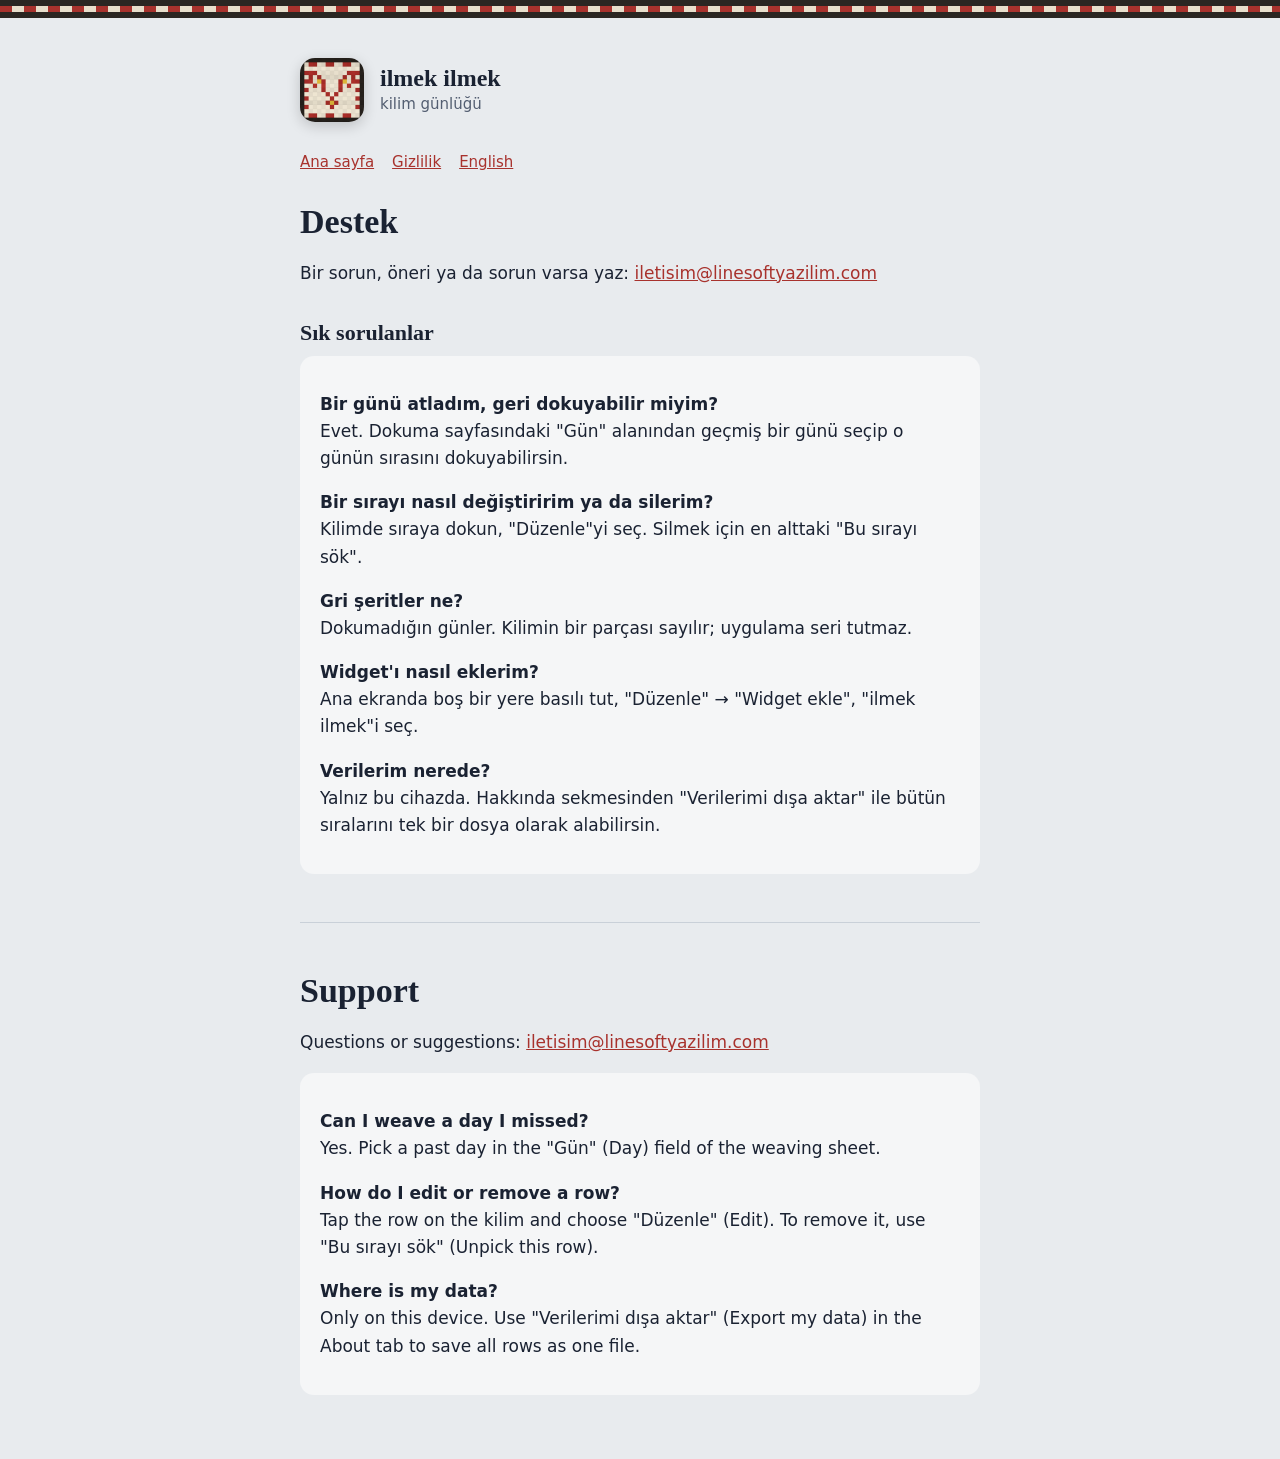
==== destek.html @ e5036bf5 "ilmek ilmek: gizlilik politikası ve destek sayfası Co-Authored-By: Claude Opus 5.5 <noreply@anthropi" ====
<!doctype html>
<html lang="tr">
<head>
<meta charset="utf-8">
<meta name="viewport" content="width=device-width, initial-scale=1">
<title>Destek · ilmek ilmek</title>
<link rel="stylesheet" href="stil.css">
</head>
<body>
<div class="serit" aria-hidden="true"></div>
<main>
  <header>
    <img src="ikon.png" alt="">
    <div><div class="ad">ilmek ilmek</div><div class="alt">kilim günlüğü</div></div>
  </header>
  <nav><a href="index.html">Ana sayfa</a><a href="gizlilik.html">Gizlilik</a><a href="#en">English</a></nav>

  <h1>Destek</h1>
  <p>Bir sorun, öneri ya da sorun varsa yaz: <a href="mailto:iletisim@linesoftyazilim.com">iletisim@linesoftyazilim.com</a></p>

  <h2>Sık sorulanlar</h2>
  <div class="kart">
    <p><strong>Bir günü atladım, geri dokuyabilir miyim?</strong><br>Evet. Dokuma sayfasındaki "Gün" alanından geçmiş bir günü seçip o günün sırasını dokuyabilirsin.</p>
    <p><strong>Bir sırayı nasıl değiştiririm ya da silerim?</strong><br>Kilimde sıraya dokun, "Düzenle"yi seç. Silmek için en alttaki "Bu sırayı sök".</p>
    <p><strong>Gri şeritler ne?</strong><br>Dokumadığın günler. Kilimin bir parçası sayılır; uygulama seri tutmaz.</p>
    <p><strong>Widget'ı nasıl eklerim?</strong><br>Ana ekranda boş bir yere basılı tut, "Düzenle" → "Widget ekle", "ilmek ilmek"i seç.</p>
    <p><strong>Verilerim nerede?</strong><br>Yalnız bu cihazda. Hakkında sekmesinden "Verilerimi dışa aktar" ile bütün sıralarını tek bir dosya olarak alabilirsin.</p>
  </div>

  <hr id="en">

  <h1>Support</h1>
  <p>Questions or suggestions: <a href="mailto:iletisim@linesoftyazilim.com">iletisim@linesoftyazilim.com</a></p>
  <div class="kart">
    <p><strong>Can I weave a day I missed?</strong><br>Yes. Pick a past day in the "Gün" (Day) field of the weaving sheet.</p>
    <p><strong>How do I edit or remove a row?</strong><br>Tap the row on the kilim and choose "Düzenle" (Edit). To remove it, use "Bu sırayı sök" (Unpick this row).</p>
    <p><strong>Where is my data?</strong><br>Only on this device. Use "Verilerimi dışa aktar" (Export my data) in the About tab to save all rows as one file.</p>
  </div>
</main>
</body>
</html>
---- stil.css ----
:root {
  --zemin: #E8EBEE; --yuzey: #F5F6F7; --murekkep: #1A2232; --soluk: #535E71; --vurgu: #A8322D; --cizgi: #C9D0D8;
  color-scheme: light dark;
}
@media (prefers-color-scheme: dark) {
  :root { --zemin: #10131A; --yuzey: #171B24; --murekkep: #ECE6D9; --soluk: #9CA5B5; --vurgu: #E07563; --cizgi: #2A3141; }
}
* { box-sizing: border-box; }
html, body { margin: 0; background: var(--zemin); color: var(--murekkep); }
body { font: 17px/1.6 -apple-system, BlinkMacSystemFont, "Segoe UI", system-ui, sans-serif; }
.serit { height: 18px; background:
  linear-gradient(#2B2622 0 6px, transparent 6px 12px, #2B2622 12px 18px),
  repeating-linear-gradient(90deg, #A8322D 0 12px, #E8DFCC 12px 24px); }
main { max-width: 720px; margin: 0 auto; padding: 40px 20px 64px; }
header { display: flex; align-items: center; gap: 16px; margin-bottom: 28px; }
header img { width: 64px; height: 64px; border-radius: 15px; box-shadow: 0 4px 14px rgba(0,0,0,.18); }
header .ad { font: 600 24px/1.2 ui-serif, "New York", Georgia, serif; }
header .alt { color: var(--soluk); font-size: 15px; }
h1 { font: 600 34px/1.2 ui-serif, "New York", Georgia, serif; margin: 0 0 8px; }
h2 { font: 600 22px/1.3 ui-serif, "New York", Georgia, serif; margin: 32px 0 8px; }
p, li { color: var(--murekkep); }
.soluk { color: var(--soluk); font-size: 15px; }
a { color: var(--vurgu); }
nav { display: flex; gap: 18px; margin: 8px 0 28px; font-size: 15px; }
hr { border: 0; border-top: 1px solid var(--cizgi); margin: 48px 0; }
.kart { background: var(--yuzey); border-radius: 14px; padding: 18px 20px; }
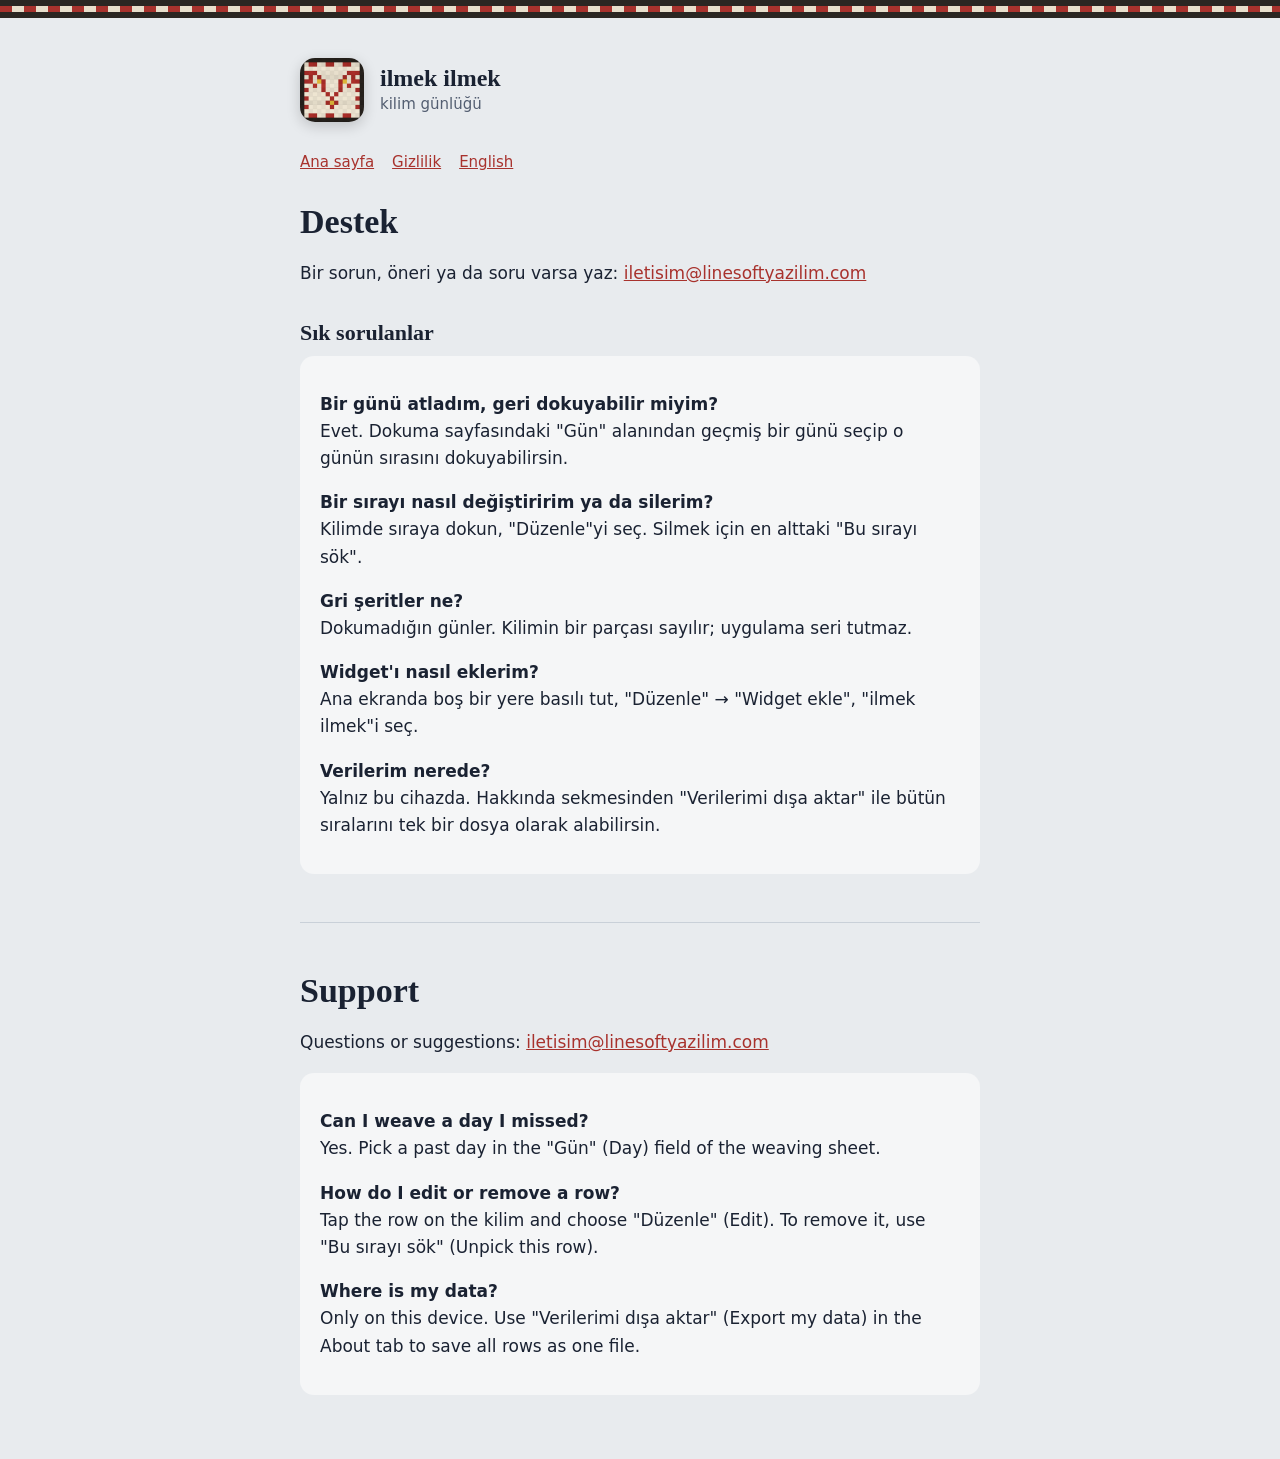
==== commit 646420f7: "Destek sayfasındaki tekrarı düzelt Co-Authored-By: Claude Opus 5.5 <noreply@anthropic.com>" ====
--- a/destek.html
+++ b/destek.html
@@ -16,7 +16,7 @@
   <nav><a href="index.html">Ana sayfa</a><a href="gizlilik.html">Gizlilik</a><a href="#en">English</a></nav>
 
   <h1>Destek</h1>
-  <p>Bir sorun, öneri ya da sorun varsa yaz: <a href="mailto:iletisim@linesoftyazilim.com">iletisim@linesoftyazilim.com</a></p>
+  <p>Bir sorun, öneri ya da soru varsa yaz: <a href="mailto:iletisim@linesoftyazilim.com">iletisim@linesoftyazilim.com</a></p>
 
   <h2>Sık sorulanlar</h2>
   <div class="kart">
